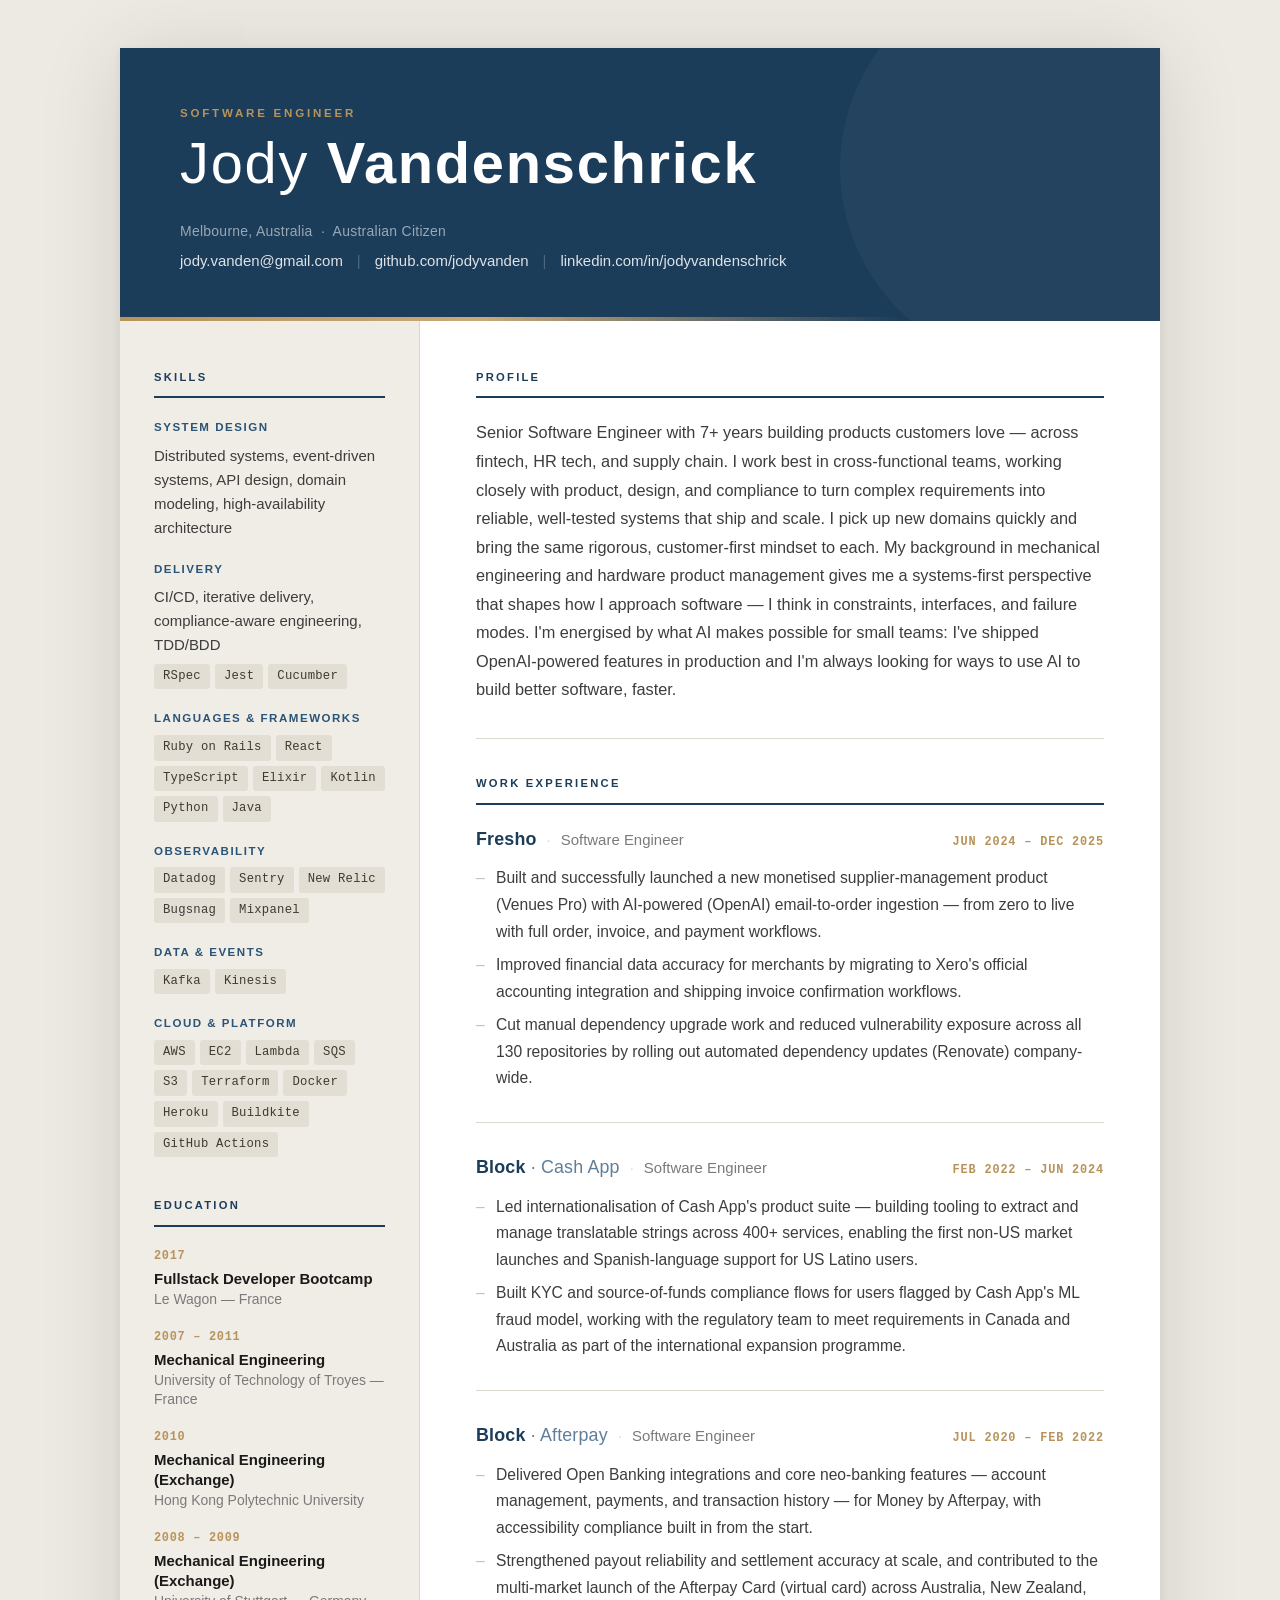
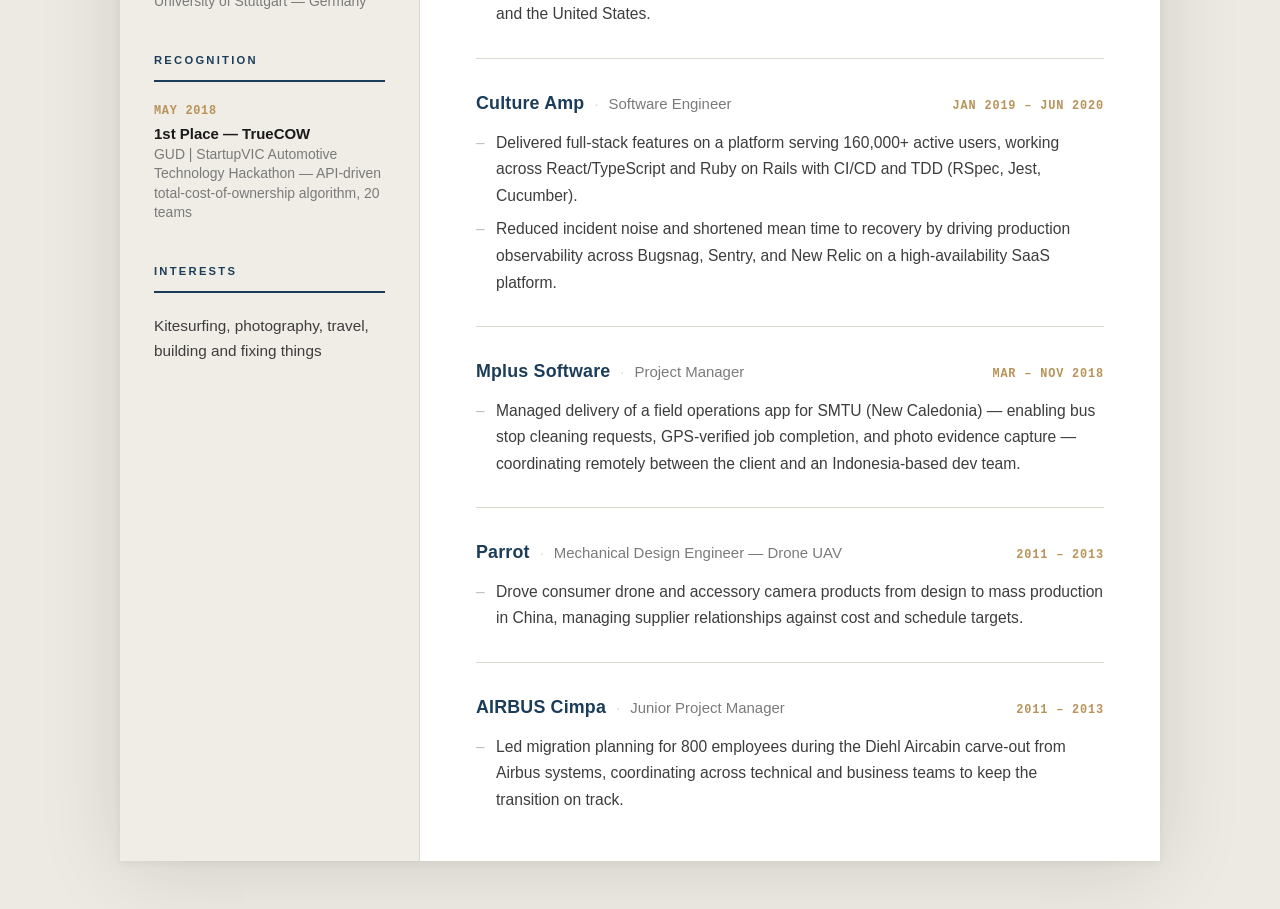
==== index.html @ c95f92c1 "Update CV" ====
<!doctype html>
<html lang="en">
<head>
    <meta charset="utf-8" />
    <meta name="viewport" content="width=device-width, initial-scale=1" />
    <title>Jody Vandenschrick — CV</title>
    <style>
        *,
        *::before,
        *::after {
            box-sizing: border-box;
            margin: 0;
            padding: 0;
        }

        :root {
            --bg: #edeae3;
            --surface: #ffffff;
            --navy: #1c3d5a;
            --navy-mid: #2a5478;
            --gold: #b8935a;
            --gold-light: #c9a87a;
            --text: #1a1a1a;
            --text-secondary: #3d3d3d;
            --text-muted: #7a7a7a;
            --border: #ddd8ce;
            --sidebar-bg: #f0ede6;
            --tag-bg: #e3ded4;
            --tag-text: #3e3a34;
        }

        html {
            font-size: 17px;
        }

        body {
            font-family: "Helvetica Neue", Helvetica, Arial, sans-serif;
            background: var(--bg);
            color: var(--text);
            line-height: 1.6;
            -webkit-font-smoothing: antialiased;
        }

        /* ── Page Shell ── */
        .page {
            max-width: 1040px;
            margin: 48px auto;
            background: var(--surface);
            box-shadow:
                    0 8px 80px rgba(0, 0, 0, 0.12),
                    0 2px 8px rgba(0, 0, 0, 0.06);
        }

        /* ── Header ── */
        .header {
            background: var(--navy);
            color: white;
            padding: 56px 60px 48px;
            position: relative;
            overflow: hidden;
        }

        .header::before {
            content: "";
            position: absolute;
            top: -80px;
            right: -80px;
            width: 400px;
            height: 400px;
            border-radius: 50%;
            background: rgba(255, 255, 255, 0.03);
            pointer-events: none;
        }

        .header::after {
            content: "";
            position: absolute;
            bottom: 0;
            left: 0;
            width: 100%;
            height: 4px;
            background: linear-gradient(
                    90deg,
                    var(--gold) 0%,
                    var(--gold-light) 35%,
                    transparent 75%
            );
        }

        .header-eyebrow {
            font-size: 0.68rem;
            font-weight: 700;
            letter-spacing: 0.24em;
            text-transform: uppercase;
            color: var(--gold);
            margin-bottom: 12px;
        }

        .header-name {
            font-size: 3.4rem;
            font-weight: 200;
            letter-spacing: 0.03em;
            line-height: 1;
            margin-bottom: 28px;
        }

        .header-name strong {
            font-weight: 700;
        }

        .header-meta {
            font-size: 0.82rem;
            color: rgba(255, 255, 255, 0.55);
            margin-bottom: 6px;
            letter-spacing: 0.02em;
        }

        .contact-row {
            display: flex;
            flex-wrap: wrap;
            gap: 8px 0;
            font-size: 0.88rem;
            color: rgba(255, 255, 255, 0.65);
        }

        .contact-row a {
            color: rgba(255, 255, 255, 0.85);
            text-decoration: none;
            transition: color 0.15s;
        }

        .contact-row a:hover {
            color: white;
        }

        .contact-sep {
            margin: 0 14px;
            color: rgba(255, 255, 255, 0.22);
        }

        /* ── Body Grid ── */
        .body {
            display: grid;
            grid-template-columns: 300px 1fr;
        }

        /* ── Sidebar ── */
        .sidebar {
            background: var(--sidebar-bg);
            border-right: 1px solid var(--border);
            padding: 48px 34px;
        }

        /* ── Main ── */
        .main {
            padding: 48px 56px;
        }

        /* ── Section label ── */
        .section-label {
            font-size: 0.66rem;
            font-weight: 800;
            letter-spacing: 0.2em;
            text-transform: uppercase;
            color: var(--navy);
            margin-bottom: 20px;
            padding-bottom: 10px;
            border-bottom: 2px solid var(--navy);
        }

        .section {
            margin-bottom: 40px;
        }

        .section:last-child {
            margin-bottom: 0;
        }

        /* ── Skill groups ── */
        .skill-group {
            margin-bottom: 20px;
        }

        .skill-group:last-child {
            margin-bottom: 0;
        }

        .skill-group-label {
            font-size: 0.68rem;
            font-weight: 700;
            text-transform: uppercase;
            letter-spacing: 0.13em;
            color: var(--navy-mid);
            margin-bottom: 7px;
        }

        .skill-prose {
            font-size: 0.88rem;
            color: var(--text-secondary);
            line-height: 1.6;
        }

        .tags {
            display: flex;
            flex-wrap: wrap;
            gap: 5px;
            margin-top: 7px;
        }

        .tag {
            font-family: "SF Mono", "Fira Mono", "Courier New", monospace;
            font-size: 0.72rem;
            padding: 3px 9px;
            border-radius: 3px;
            background: var(--tag-bg);
            color: var(--tag-text);
            letter-spacing: 0.02em;
            line-height: 1.6;
        }

        /* ── Education ── */
        .edu-entry {
            margin-bottom: 18px;
        }

        .edu-entry:last-child {
            margin-bottom: 0;
        }

        .edu-year {
            font-family: "SF Mono", "Fira Mono", "Courier New", monospace;
            font-size: 0.7rem;
            font-weight: 600;
            color: var(--gold);
            letter-spacing: 0.06em;
            margin-bottom: 3px;
        }

        .edu-degree {
            font-size: 0.88rem;
            font-weight: 600;
            color: var(--text);
            line-height: 1.35;
        }

        .edu-place {
            font-size: 0.82rem;
            color: var(--text-muted);
            line-height: 1.4;
            margin-top: 1px;
        }

        /* ── Interests ── */
        .interests-text {
            font-size: 0.9rem;
            color: var(--text-secondary);
            line-height: 1.65;
        }

        /* ── Profile summary ── */
        .summary {
            margin-bottom: 36px;
            padding-bottom: 34px;
            border-bottom: 1px solid var(--border);
        }

        .summary-list {
            list-style: none;
            padding: 0;
        }

        .summary-list li {
            font-size: 0.96rem;
            color: var(--text-secondary);
            line-height: 1.7;
            padding-left: 20px;
            position: relative;
            margin-bottom: 10px;
        }

        .summary-list li:last-child {
            margin-bottom: 0;
        }

        .summary-list li::before {
            content: "—";
            position: absolute;
            left: 0;
            color: var(--gold);
            font-weight: 700;
        }

        .profile-prose {
            font-size: 0.96rem;
            color: var(--text-secondary);
            line-height: 1.75;
        }

        /* ── Job entries ── */
        .job {
            margin-bottom: 30px;
            padding-bottom: 30px;
            border-bottom: 1px solid var(--border);
        }

        .job:last-child {
            border-bottom: none;
            margin-bottom: 0;
            padding-bottom: 0;
        }

        .job-header {
            display: flex;
            align-items: baseline;
            justify-content: space-between;
            flex-wrap: wrap;
            gap: 4px 16px;
            margin-bottom: 12px;
        }

        .job-left {
            display: flex;
            align-items: baseline;
            flex-wrap: wrap;
            gap: 0 10px;
        }

        .job-company {
            font-size: 1.05rem;
            font-weight: 700;
            color: var(--navy);
            letter-spacing: 0.01em;
        }

        .job-role {
            font-size: 0.88rem;
            color: var(--text-muted);
            font-weight: 400;
        }

        .job-product {
            font-weight: 400;
            color: var(--navy-mid);
            opacity: 0.75;
        }

        .job-role::before {
            content: "·";
            margin-right: 10px;
            color: var(--border);
        }

        .job-date {
            font-family: "SF Mono", "Fira Mono", "Courier New", monospace;
            font-size: 0.7rem;
            font-weight: 600;
            color: var(--gold);
            letter-spacing: 0.07em;
            white-space: nowrap;
        }

        .job-bullets {
            list-style: none;
            padding: 0;
        }

        .job-bullets li {
            font-size: 0.92rem;
            color: var(--text-secondary);
            line-height: 1.7;
            padding-left: 20px;
            position: relative;
            margin-bottom: 7px;
        }

        .job-bullets li:last-child {
            margin-bottom: 0;
        }

        .job-bullets li::before {
            content: "–";
            position: absolute;
            left: 0;
            color: #c8c0b4;
        }

        .job-bullets li strong {
            color: var(--text);
            font-weight: 600;
        }

        /* ── Responsive ── */
        @media (max-width: 760px) {
            .page {
                margin: 0;
            }
            .body {
                grid-template-columns: 1fr;
            }
            .sidebar {
                border-right: none;
                border-bottom: 1px solid var(--border);
            }
            .header {
                padding: 40px 28px 32px;
            }
            .main {
                padding: 32px 24px;
            }
            .header-name {
                font-size: 2.4rem;
            }
        }

        /* ── Print ── */
        @media print {
            html {
                font-size: 11pt;
            }
            body {
                background: white;
            }
            .page {
                box-shadow: none;
                margin: 0;
                max-width: 100%;
            }
            .header,
            .sidebar {
                -webkit-print-color-adjust: exact;
                print-color-adjust: exact;
            }
            .job {
                page-break-inside: avoid;
            }
        }
    </style>
</head>
<body>
<div class="page">
    <header class="header">
        <div class="header-eyebrow">Software Engineer</div>
        <h1 class="header-name">Jody <strong>Vandenschrick</strong></h1>
        <div class="header-meta">
            Melbourne, Australia &nbsp;·&nbsp; Australian Citizen
        </div>
        <div class="contact-row">
            <a href="mailto:jody.vanden@gmail.com">jody.vanden@gmail.com</a>
            <span class="contact-sep">|</span>
            <a href="https://github.com/jodyvanden">github.com/jodyvanden</a>
            <span class="contact-sep">|</span>
            <a href="https://www.linkedin.com/in/jodyvandenschrick"
            >linkedin.com/in/jodyvandenschrick</a
            >
        </div>
    </header>

    <div class="body">
        <!-- ── Sidebar ── -->
        <aside class="sidebar">
            <div class="section">
                <div class="section-label">Skills</div>

                <div class="skill-group">
                    <div class="skill-group-label">System Design</div>
                    <div class="skill-prose">
                        Distributed systems, event-driven systems, API design, domain
                        modeling, high-availability architecture
                    </div>
                </div>

                <div class="skill-group">
                    <div class="skill-group-label">Delivery</div>
                    <div class="skill-prose">
                        CI/CD, iterative delivery, compliance-aware engineering, TDD/BDD
                    </div>
                    <div class="tags">
                        <span class="tag">RSpec</span>
                        <span class="tag">Jest</span>
                        <span class="tag">Cucumber</span>
                    </div>
                </div>

                <div class="skill-group">
                    <div class="skill-group-label">Languages &amp; Frameworks</div>
                    <div class="tags">
                        <span class="tag">Ruby on Rails</span>
                        <span class="tag">React</span>
                        <span class="tag">TypeScript</span>
                        <span class="tag">Elixir</span>
                        <span class="tag">Kotlin</span>
                        <span class="tag">Python</span>
                        <span class="tag">Java</span>
                    </div>
                </div>

                <div class="skill-group">
                    <div class="skill-group-label">Observability</div>
                    <div class="tags">
                        <span class="tag">Datadog</span>
                        <span class="tag">Sentry</span>
                        <span class="tag">New Relic</span>
                        <span class="tag">Bugsnag</span>
                        <span class="tag">Mixpanel</span>
                    </div>
                </div>

                <div class="skill-group">
                    <div class="skill-group-label">Data &amp; Events</div>
                    <div class="tags">
                        <span class="tag">Kafka</span>
                        <span class="tag">Kinesis</span>
                    </div>
                </div>

                <div class="skill-group">
                    <div class="skill-group-label">Cloud &amp; Platform</div>
                    <div class="tags">
                        <span class="tag">AWS</span>
                        <span class="tag">EC2</span>
                        <span class="tag">Lambda</span>
                        <span class="tag">SQS</span>
                        <span class="tag">S3</span>
                        <span class="tag">Terraform</span>
                        <span class="tag">Docker</span>
                        <span class="tag">Heroku</span>
                        <span class="tag">Buildkite</span>
                        <span class="tag">GitHub Actions</span>
                    </div>
                </div>
            </div>

            <div class="section">
                <div class="section-label">Education</div>

                <div class="edu-entry">
                    <div class="edu-year">2017</div>
                    <div class="edu-degree">Fullstack Developer Bootcamp</div>
                    <div class="edu-place">Le Wagon — France</div>
                </div>

                <div class="edu-entry">
                    <div class="edu-year">2007 – 2011</div>
                    <div class="edu-degree">Mechanical Engineering</div>
                    <div class="edu-place">
                        University of Technology of Troyes — France
                    </div>
                </div>

                <div class="edu-entry">
                    <div class="edu-year">2010</div>
                    <div class="edu-degree">Mechanical Engineering (Exchange)</div>
                    <div class="edu-place">Hong Kong Polytechnic University</div>
                </div>

                <div class="edu-entry">
                    <div class="edu-year">2008 – 2009</div>
                    <div class="edu-degree">Mechanical Engineering (Exchange)</div>
                    <div class="edu-place">University of Stuttgart — Germany</div>
                </div>
            </div>

            <div class="section">
                <div class="section-label">Recognition</div>
                <div class="edu-entry">
                    <div class="edu-year">MAY 2018</div>
                    <div class="edu-degree">1st Place — TrueCOW</div>
                    <div class="edu-place">
                        GUD | StartupVIC Automotive Technology Hackathon — API-driven
                        total-cost-of-ownership algorithm, 20 teams
                    </div>
                </div>
            </div>

            <div class="section">
                <div class="section-label">Interests</div>
                <p class="interests-text">
                    Kitesurfing, photography, travel, building and fixing things
                </p>
            </div>
        </aside>

        <!-- ── Main ── -->
        <main class="main">
            <div class="summary">
                <div class="section-label">Profile</div>
                <p class="profile-prose">
                    Senior Software Engineer with 7+ years building products customers
                    love — across fintech, HR tech, and supply chain. I work best in
                    cross-functional teams, working closely with product, design, and
                    compliance to turn complex requirements into reliable, well-tested
                    systems that ship and scale. I pick up new domains quickly and
                    bring the same rigorous, customer-first mindset to each. My
                    background in mechanical engineering and hardware product
                    management gives me a systems-first perspective that shapes how I
                    approach software — I think in constraints, interfaces, and
                    failure modes. I'm energised by what AI makes possible for small
                    teams: I've shipped OpenAI-powered features in production and I'm
                    always looking for ways to use AI to build better software,
                    faster.
                </p>
            </div>

            <div class="section">
                <div class="section-label">Work Experience</div>

                <div class="job">
                    <div class="job-header">
                        <div class="job-left">
                            <span class="job-company">Fresho</span>
                            <span class="job-role">Software Engineer</span>
                        </div>
                        <span class="job-date">JUN 2024 – DEC 2025</span>
                    </div>
                    <ul class="job-bullets">
                        <li>
                            Built and successfully launched a new monetised
                            supplier-management product (Venues Pro) with AI-powered
                            (OpenAI) email-to-order ingestion — from zero to live with
                            full order, invoice, and payment workflows.
                        </li>
                        <li>
                            Improved financial data accuracy for merchants by migrating to
                            Xero's official accounting integration and shipping invoice
                            confirmation workflows.
                        </li>
                        <li>
                            Cut manual dependency upgrade work and reduced vulnerability
                            exposure across all 130 repositories by rolling out automated
                            dependency updates (Renovate) company-wide.
                        </li>
                    </ul>
                </div>

                <div class="job">
                    <div class="job-header">
                        <div class="job-left">
                  <span class="job-company"
                  >Block <span class="job-product">· Cash App</span></span
                  >
                            <span class="job-role">Software Engineer</span>
                        </div>
                        <span class="job-date">FEB 2022 – JUN 2024</span>
                    </div>
                    <ul class="job-bullets">
                        <li>
                            Led internationalisation of Cash App's product suite —
                            building tooling to extract and manage translatable strings
                            across 400+ services, enabling the first non-US market
                            launches and Spanish-language support for US Latino users.
                        </li>
                        <li>
                            Built KYC and source-of-funds compliance flows for users
                            flagged by Cash App's ML fraud model, working with the
                            regulatory team to meet requirements in Canada and Australia
                            as part of the international expansion programme.
                        </li>
                    </ul>
                </div>

                <div class="job">
                    <div class="job-header">
                        <div class="job-left">
                  <span class="job-company"
                  >Block <span class="job-product">· Afterpay</span></span
                  >
                            <span class="job-role">Software Engineer</span>
                        </div>
                        <span class="job-date">JUL 2020 – FEB 2022</span>
                    </div>
                    <ul class="job-bullets">
                        <li>
                            Delivered Open Banking integrations and core neo-banking
                            features — account management, payments, and transaction
                            history — for Money by Afterpay, with accessibility compliance
                            built in from the start.
                        </li>
                        <li>
                            Strengthened payout reliability and settlement accuracy at
                            scale, and contributed to the multi-market launch of the
                            Afterpay Card (virtual card) across Australia, New Zealand,
                            and the United States.
                        </li>
                    </ul>
                </div>

                <div class="job">
                    <div class="job-header">
                        <div class="job-left">
                            <span class="job-company">Culture Amp</span>
                            <span class="job-role">Software Engineer</span>
                        </div>
                        <span class="job-date">JAN 2019 – JUN 2020</span>
                    </div>
                    <ul class="job-bullets">
                        <li>
                            Delivered full-stack features on a platform serving 160,000+
                            active users, working across React/TypeScript and Ruby on
                            Rails with CI/CD and TDD (RSpec, Jest, Cucumber).
                        </li>
                        <li>
                            Reduced incident noise and shortened mean time to recovery by
                            driving production observability across Bugsnag, Sentry, and
                            New Relic on a high-availability SaaS platform.
                        </li>
                    </ul>
                </div>

                <div class="job">
                    <div class="job-header">
                        <div class="job-left">
                            <span class="job-company">Mplus Software</span>
                            <span class="job-role">Project Manager</span>
                        </div>
                        <span class="job-date">MAR – NOV 2018</span>
                    </div>
                    <ul class="job-bullets">
                        <li>
                            Managed delivery of a field operations app for SMTU (New
                            Caledonia) — enabling bus stop cleaning requests, GPS-verified
                            job completion, and photo evidence capture — coordinating
                            remotely between the client and an Indonesia-based dev team.
                        </li>
                    </ul>
                </div>

                <div class="job">
                    <div class="job-header">
                        <div class="job-left">
                            <span class="job-company">Parrot</span>
                            <span class="job-role"
                            >Mechanical Design Engineer — Drone UAV</span
                            >
                        </div>
                        <span class="job-date">2011 – 2013</span>
                    </div>
                    <ul class="job-bullets">
                        <li>
                            Drove consumer drone and accessory camera products from design
                            to mass production in China, managing supplier relationships
                            against cost and schedule targets.
                        </li>
                    </ul>
                </div>

                <div class="job">
                    <div class="job-header">
                        <div class="job-left">
                            <span class="job-company">AIRBUS Cimpa</span>
                            <span class="job-role">Junior Project Manager</span>
                        </div>
                        <span class="job-date">2011 – 2013</span>
                    </div>
                    <ul class="job-bullets">
                        <li>
                            Led migration planning for 800 employees during the Diehl
                            Aircabin carve-out from Airbus systems, coordinating across
                            technical and business teams to keep the transition on track.
                        </li>
                    </ul>
                </div>
            </div>
        </main>
    </div>
</div>
</body>
</html>
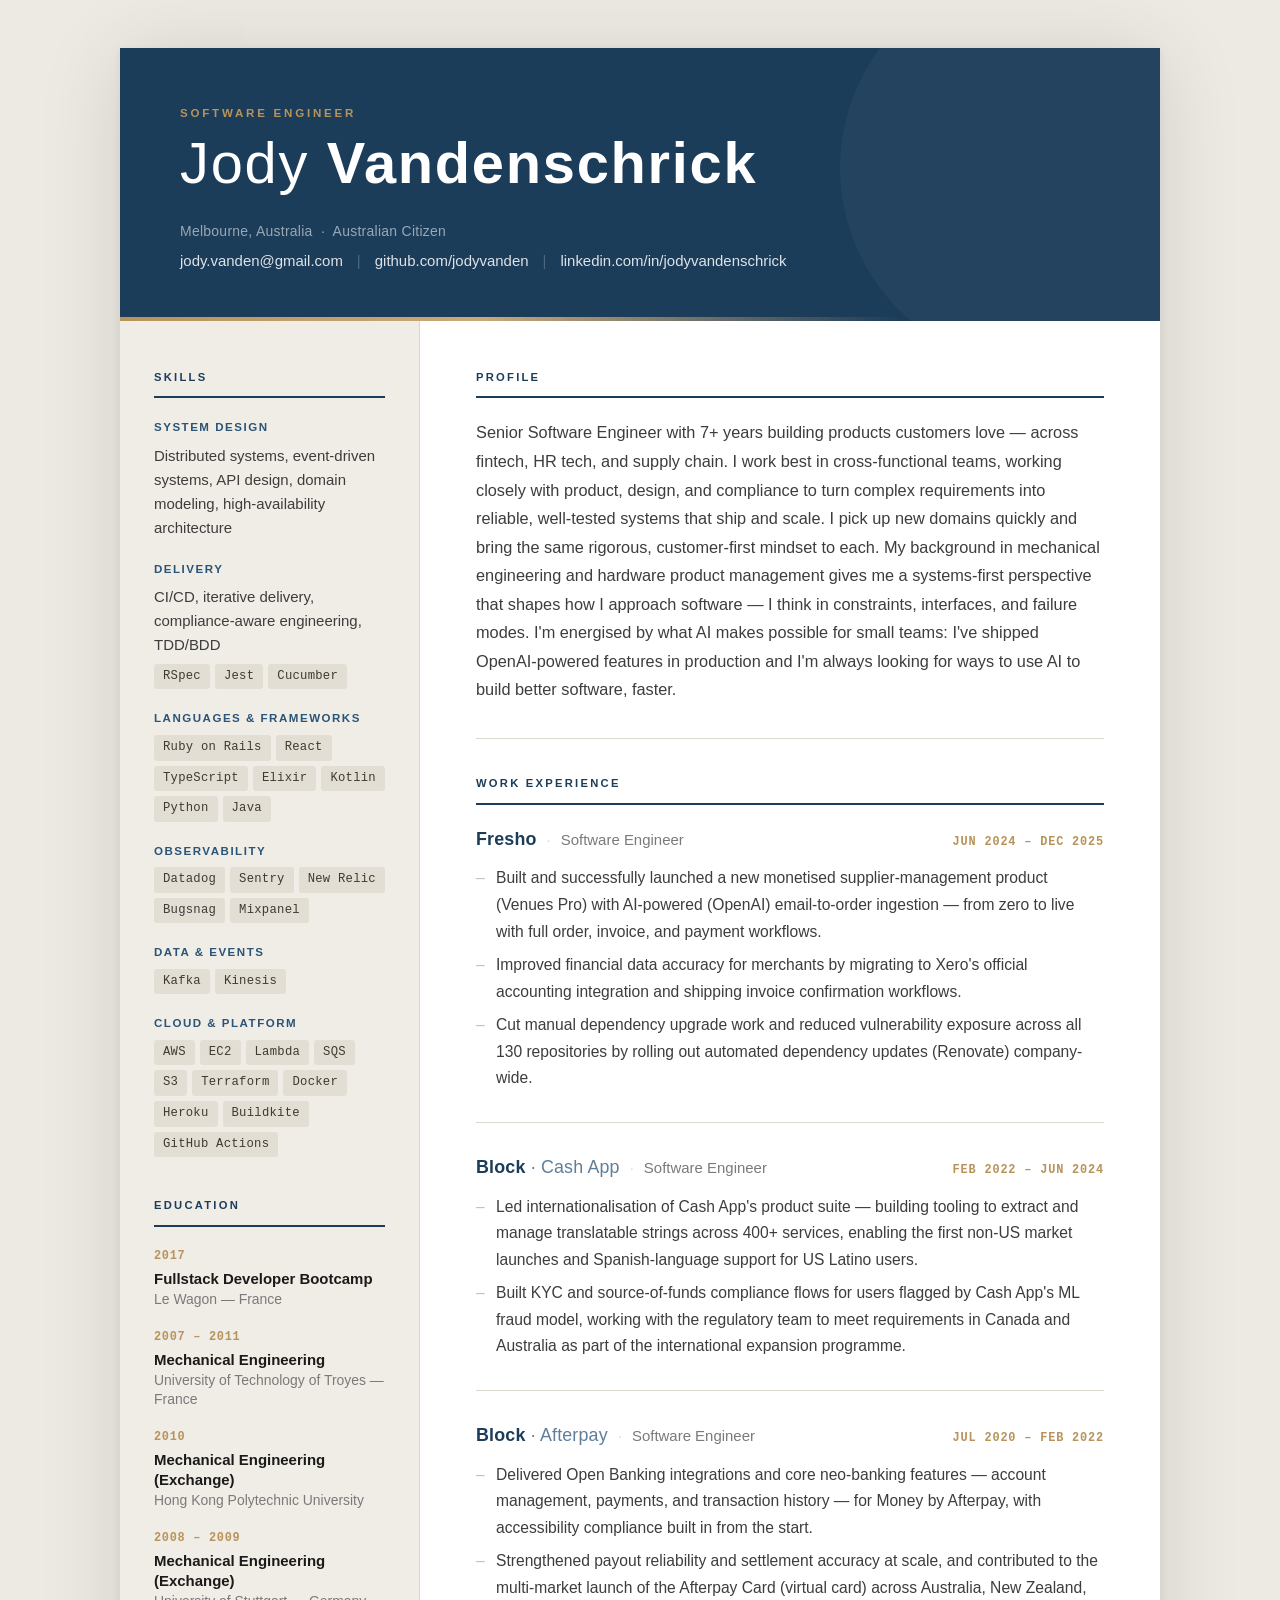
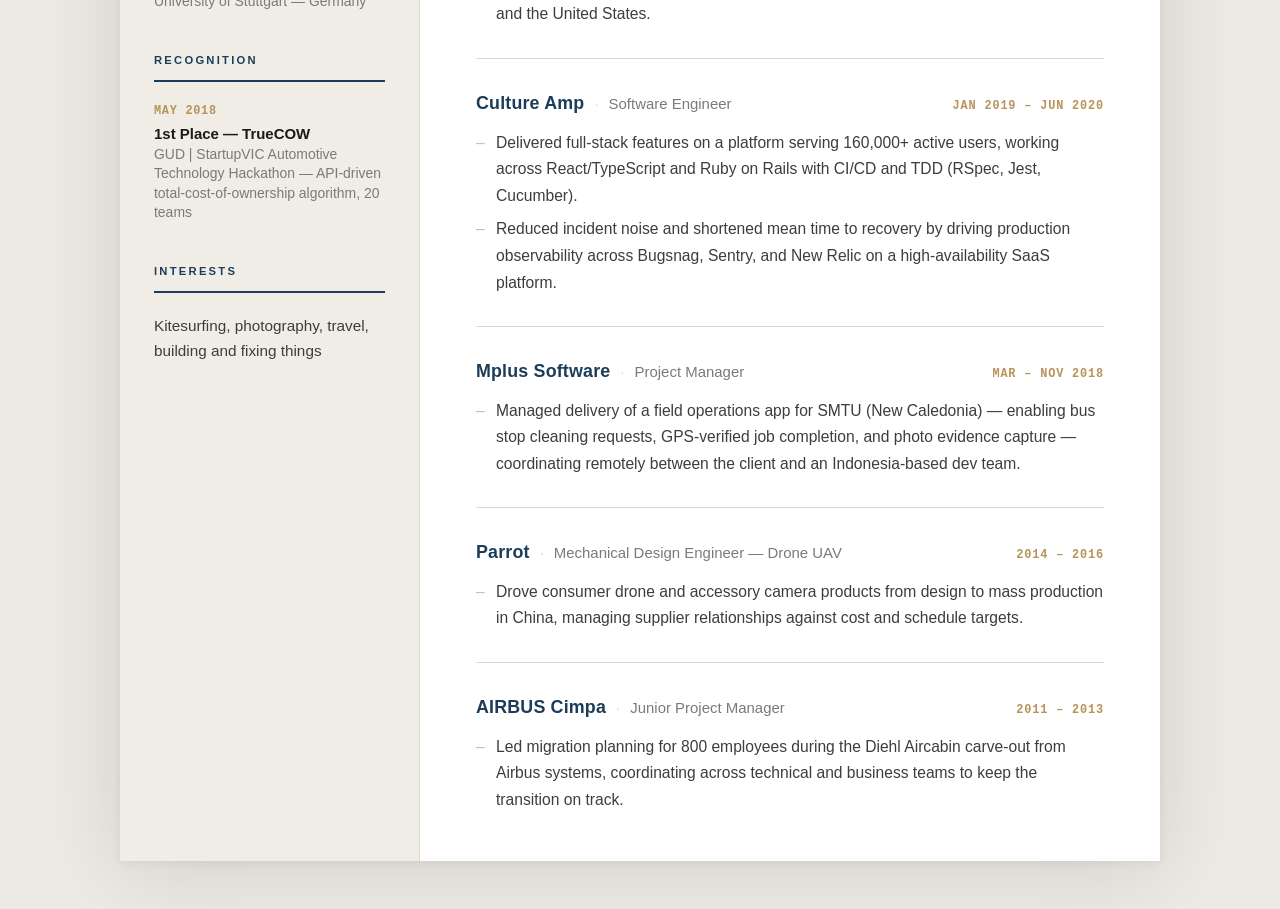
==== commit 38208c28: "Update dates for Parrot" ====
--- a/index.html
+++ b/index.html
@@ -412,26 +412,110 @@
             }
         }
 
-        /* ── Print ── */
+        /* ── Print / PDF (A4) ── */
         @media print {
+            @page {
+                size: A4 portrait;
+                margin: 0;
+            }
+
             html {
-                font-size: 11pt;
-            }
+                font-size: 9.5pt;
+            }
+
             body {
                 background: white;
             }
+
             .page {
                 box-shadow: none;
                 margin: 0;
-                max-width: 100%;
-            }
+                width: 210mm;
+                max-width: 210mm;
+                min-height: 297mm;
+            }
+
+            /* Force background colours to print */
             .header,
             .sidebar {
                 -webkit-print-color-adjust: exact;
                 print-color-adjust: exact;
             }
+
+            /* Header */
+            .header {
+                padding: 28px 32px 22px;
+            }
+
+            .header-name {
+                font-size: 2rem;
+                margin-bottom: 14px;
+            }
+
+            /* Tighten sidebar & main */
+            .sidebar {
+                padding: 28px 20px;
+            }
+
+            .main {
+                padding: 28px 32px;
+            }
+
+            /* Reduce vertical rhythm */
+            .section {
+                margin-bottom: 22px;
+            }
+
+            .summary {
+                margin-bottom: 20px;
+                padding-bottom: 18px;
+            }
+
+            .job {
+                margin-bottom: 16px;
+                padding-bottom: 16px;
+            }
+
+            .skill-group {
+                margin-bottom: 12px;
+            }
+
+            .edu-entry {
+                margin-bottom: 10px;
+            }
+
+            /* Avoid breaking a job entry across pages */
             .job {
                 page-break-inside: avoid;
+                break-inside: avoid;
+            }
+
+            /* Keep job header with its bullets */
+            .job-header {
+                page-break-after: avoid;
+                break-after: avoid;
+            }
+
+            /* Don't break sidebar sections */
+            .section {
+                page-break-inside: avoid;
+                break-inside: avoid;
+            }
+
+            /* Don't orphan section labels */
+            .section-label {
+                page-break-after: avoid;
+                break-after: avoid;
+            }
+
+            /* Hide decorative circle pseudo-element that can bleed */
+            .header::before {
+                display: none;
+            }
+
+            /* URLs visible in print */
+            .contact-row a::after {
+                content: none; /* don't append URL — it's already visible as text */
             }
         }
     </style>
@@ -732,7 +816,7 @@
                             >Mechanical Design Engineer — Drone UAV</span
                             >
                         </div>
-                        <span class="job-date">2011 – 2013</span>
+                        <span class="job-date">2014 – 2016</span>
                     </div>
                     <ul class="job-bullets">
                         <li>
@@ -764,4 +848,4 @@
     </div>
 </div>
 </body>
-</html>
+</html>
